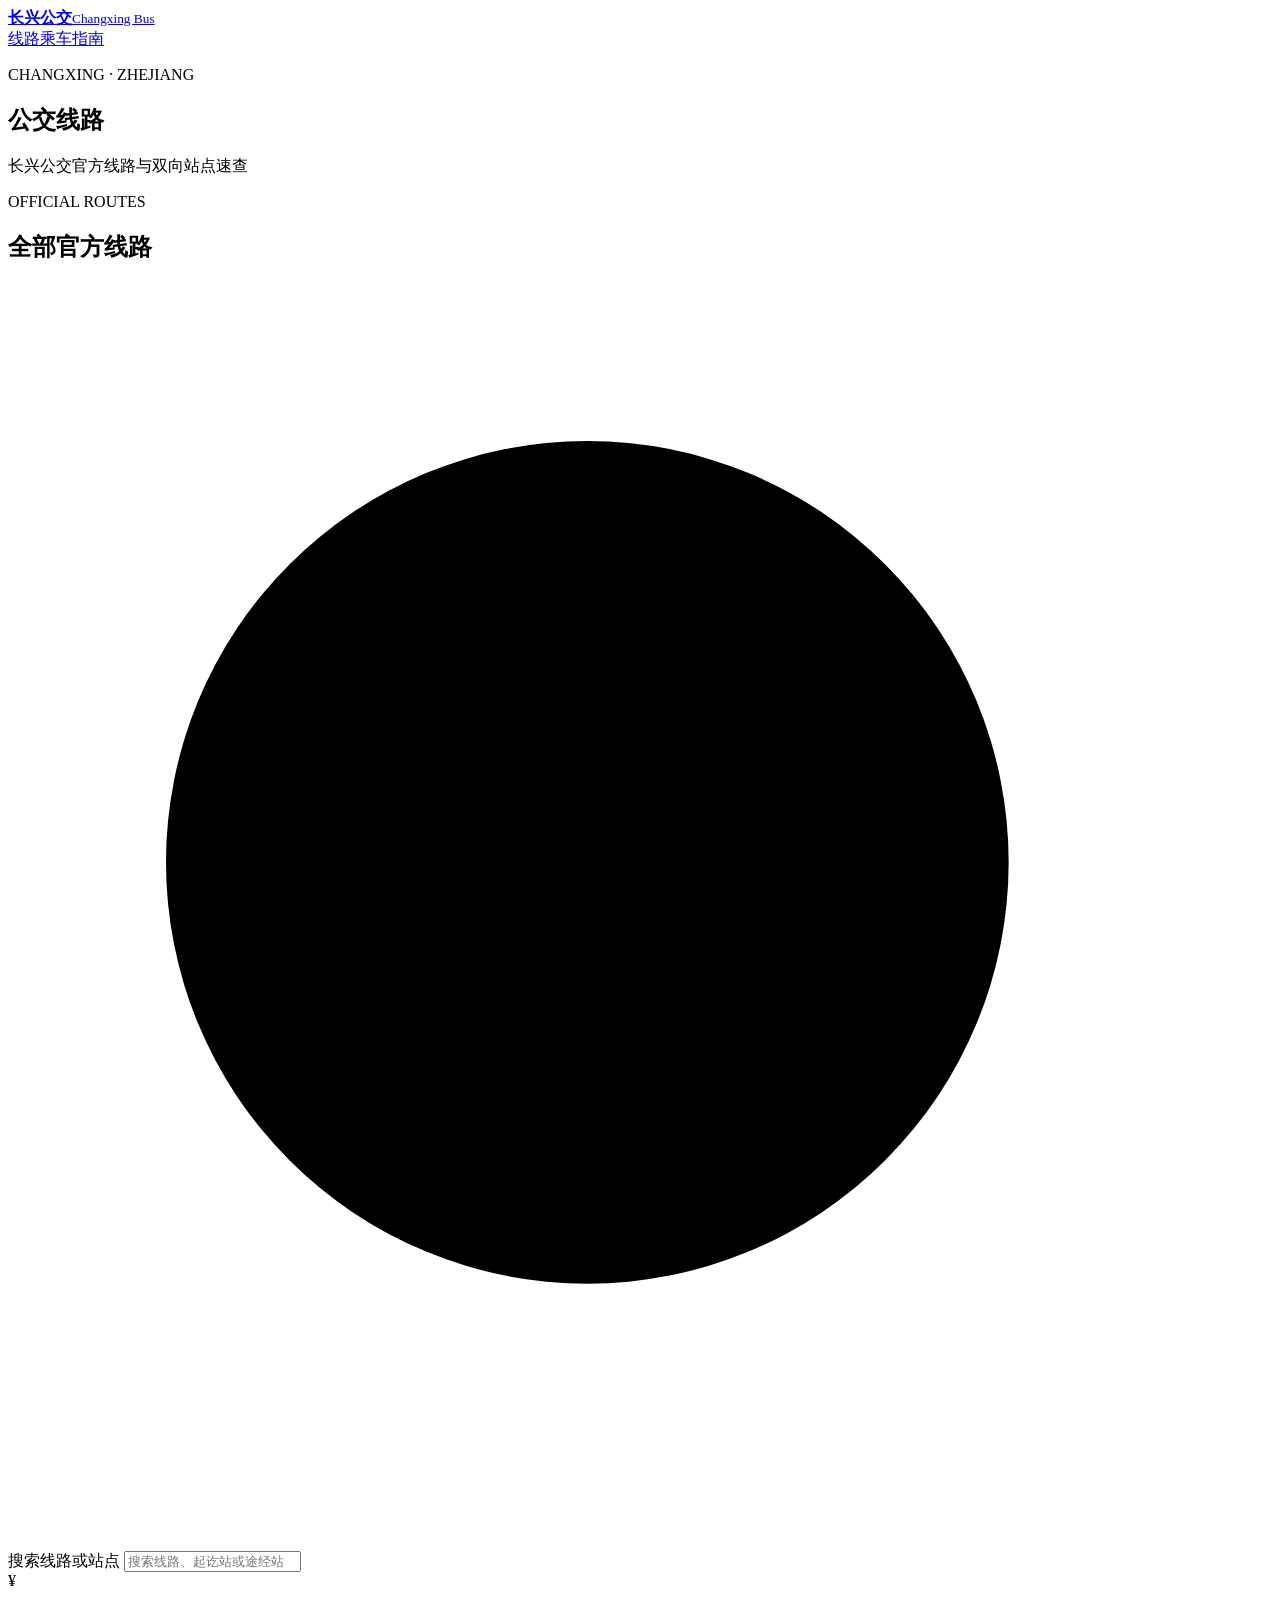
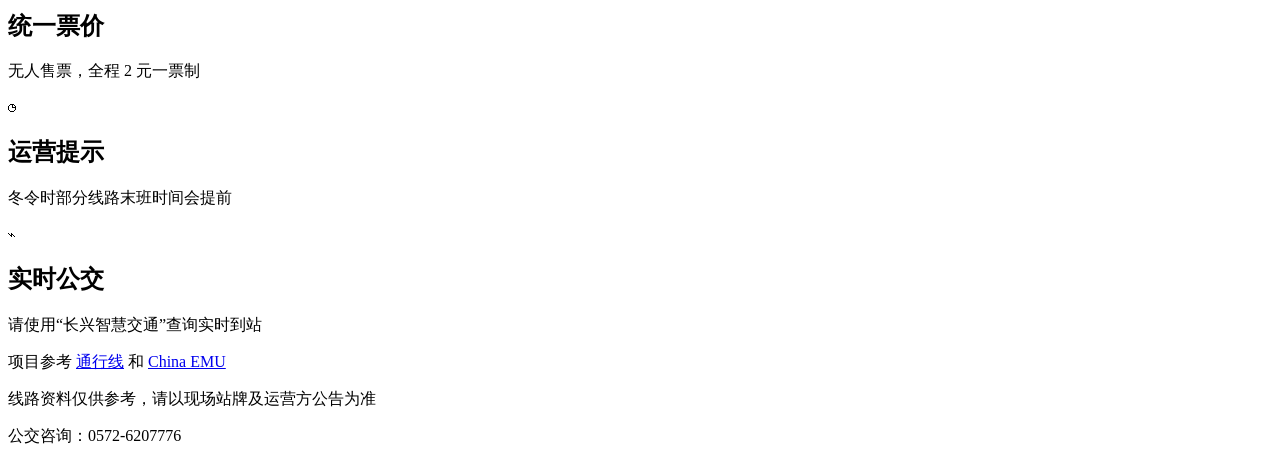
==== index.html @ e05e2f40 "Add files via upload" ====
<!doctype html>
<html lang="zh-CN">
<head>
  <meta charset="utf-8">
  <meta name="viewport" content="width=device-width,initial-scale=1">
  <meta name="description" content="长兴公交全线路速查，查看官方线路方向、运营时间、票价及沿途站点。">
  <meta name="theme-color" content="#f4f5f8">
  <meta property="og:type" content="website">
  <meta property="og:locale" content="zh_CN">
  <meta property="og:site_name" content="长兴公交线路">
  <meta property="og:title" content="长兴公交线路">
  <meta property="og:description" content="长兴公交官方线路、运营方向、班次与沿途站点速查。">
  <meta property="og:image" content="assets/cover.jpg">
  <meta property="og:image:alt" content="长兴公交线路网站分享封面">
  <meta name="twitter:card" content="summary_large_image">
  <meta name="twitter:title" content="长兴公交线路">
  <meta name="twitter:description" content="长兴公交官方线路、运营方向、班次与沿途站点速查。">
  <meta name="twitter:image" content="assets/cover.jpg">
  <link rel="icon" href="assets/favicon.ico" sizes="any">
  <link rel="icon" type="image/png" sizes="32x32" href="assets/favicon-32x32.png">
  <link rel="icon" type="image/png" sizes="16x16" href="assets/favicon-16x16.png">
  <link rel="apple-touch-icon" sizes="180x180" href="assets/apple-touch-icon.png">
  <link rel="manifest" href="site.webmanifest">
  <title>长兴公交线路</title>
  <link rel="stylesheet" href="assets/styles.css">
  <script src="assets/routes.js" defer></script>
  <script src="assets/index.js" defer></script>
</head>
<body>
  <header class="site-header">
    <a class="brand" href="index.html" aria-label="长兴公交首页">
      <span><b>长兴公交</b><small>Changxing Bus</small></span>
    </a>
    <nav aria-label="主导航"><a class="active" href="index.html">线路</a><a href="#guide">乘车指南</a></nav>
  </header>

  <main class="page-shell">
    <section class="window-card page-intro">
      <div class="intro-content">
        <p class="eyebrow">CHANGXING · ZHEJIANG</p>
        <h1>公交线路</h1>
        <p>长兴公交官方线路与双向站点速查</p>
      </div>
    </section>

    <section class="window-card routes-section" aria-labelledby="routes-title">
      <div class="section-content">
        <div class="section-heading">
          <div><p class="eyebrow">OFFICIAL ROUTES</p><h2 id="routes-title">全部官方线路</h2></div>
          <span id="route-count" class="count-pill"></span>
        </div>
        <div class="search-wrap">
          <svg aria-hidden="true" viewBox="0 0 24 24"><path d="m21 21-4.35-4.35m2.35-5.65a8 8 0 1 1-16 0 8 8 0 0 1 16 0Z"/></svg>
          <label class="sr-only" for="route-search">搜索线路或站点</label>
          <input id="route-search" type="search" placeholder="搜索线路、起讫站或途经站点" autocomplete="off">
        </div>
        <div id="route-grid" class="route-grid" aria-live="polite"></div>
        <p id="empty-state" class="empty-state" hidden>没有找到匹配的线路</p>
      </div>
    </section>

    <section id="guide" class="guide-grid" aria-label="乘车指南">
      <article><span>¥</span><div><h2>统一票价</h2><p>无人售票，全程 2 元一票制</p></div></article>
      <article><span>◷</span><div><h2>运营提示</h2><p>冬令时部分线路末班时间会提前</p></div></article>
      <article><span>⌁</span><div><h2>实时公交</h2><p>请使用“长兴智慧交通”查询实时到站</p></div></article>
    </section>
  </main>

  <footer><p>项目参考 <a href="https://toursline.cn/">通行线</a> 和 <a href="https://www.china-emu.cn/">China EMU</a></p><p>线路资料仅供参考，请以现场站牌及运营方公告为准</p><p>公交咨询：0572-6207776</p></footer>
</body>
</html>
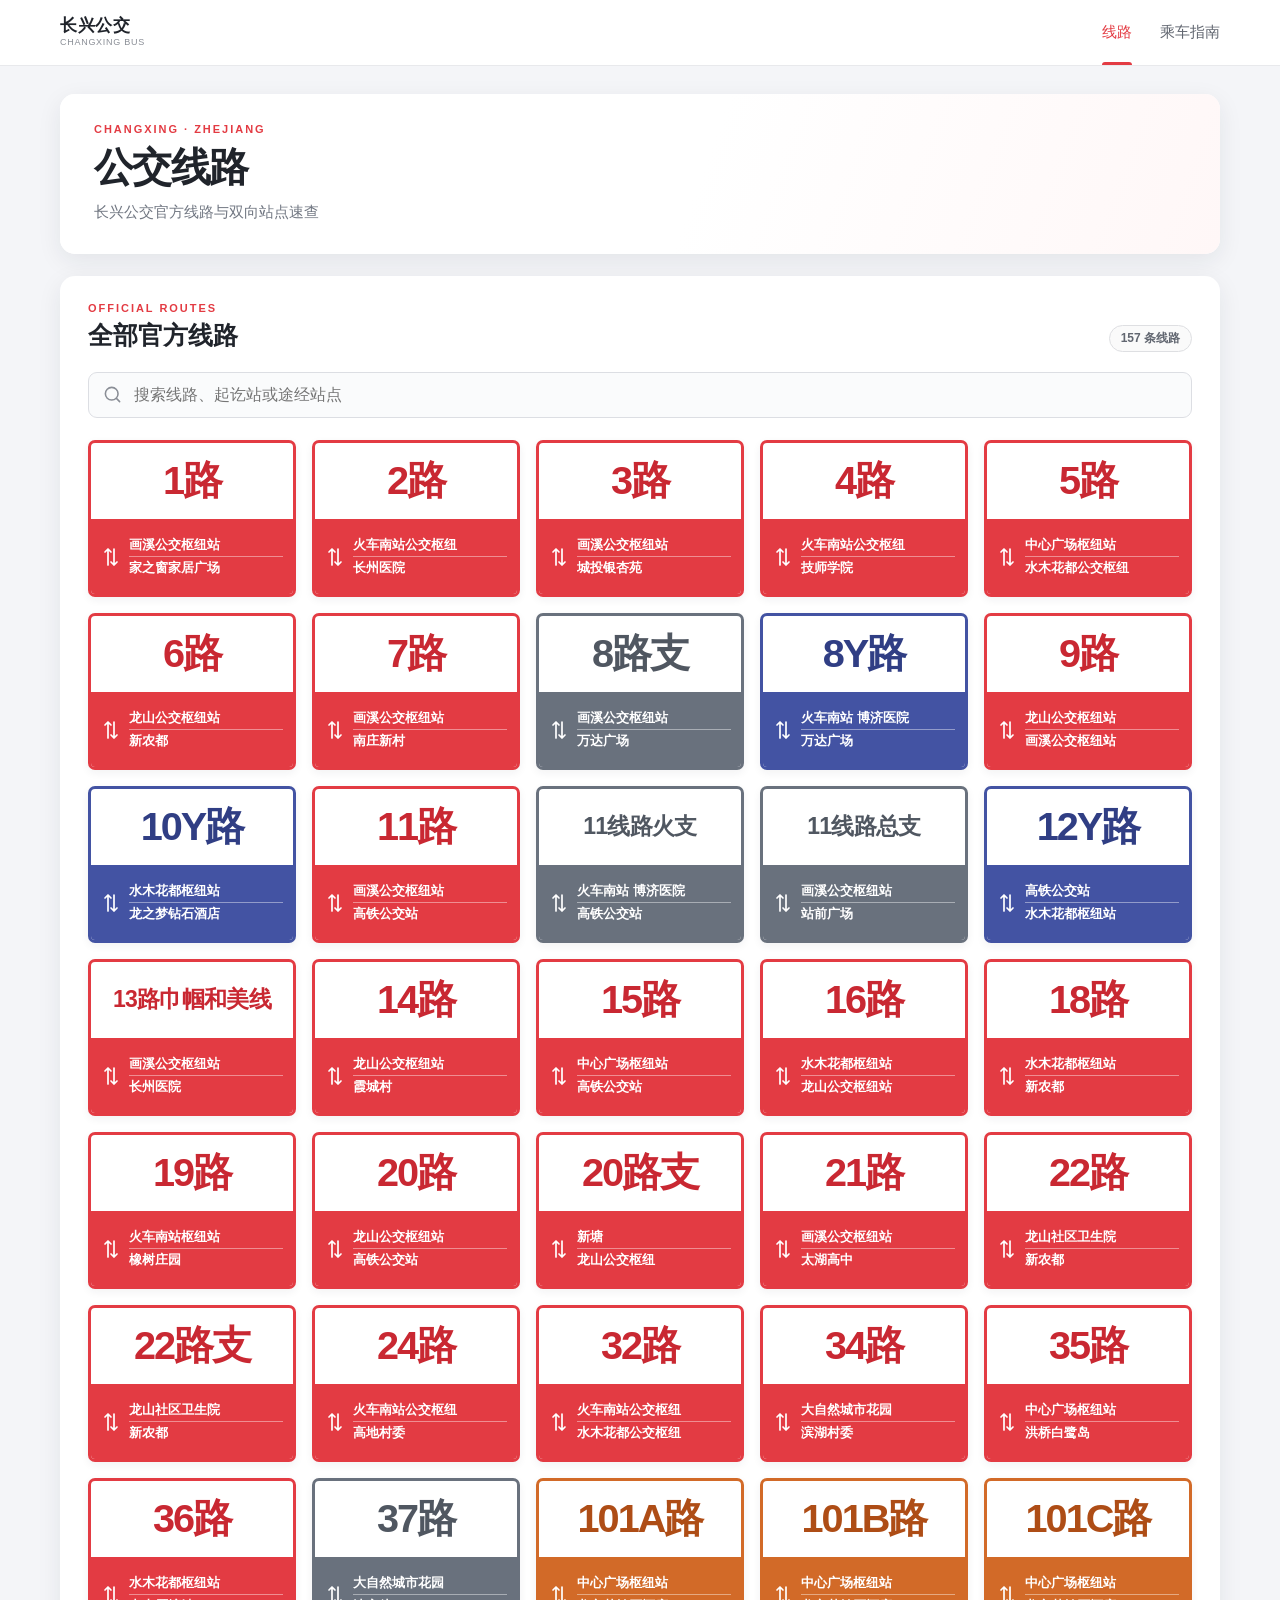
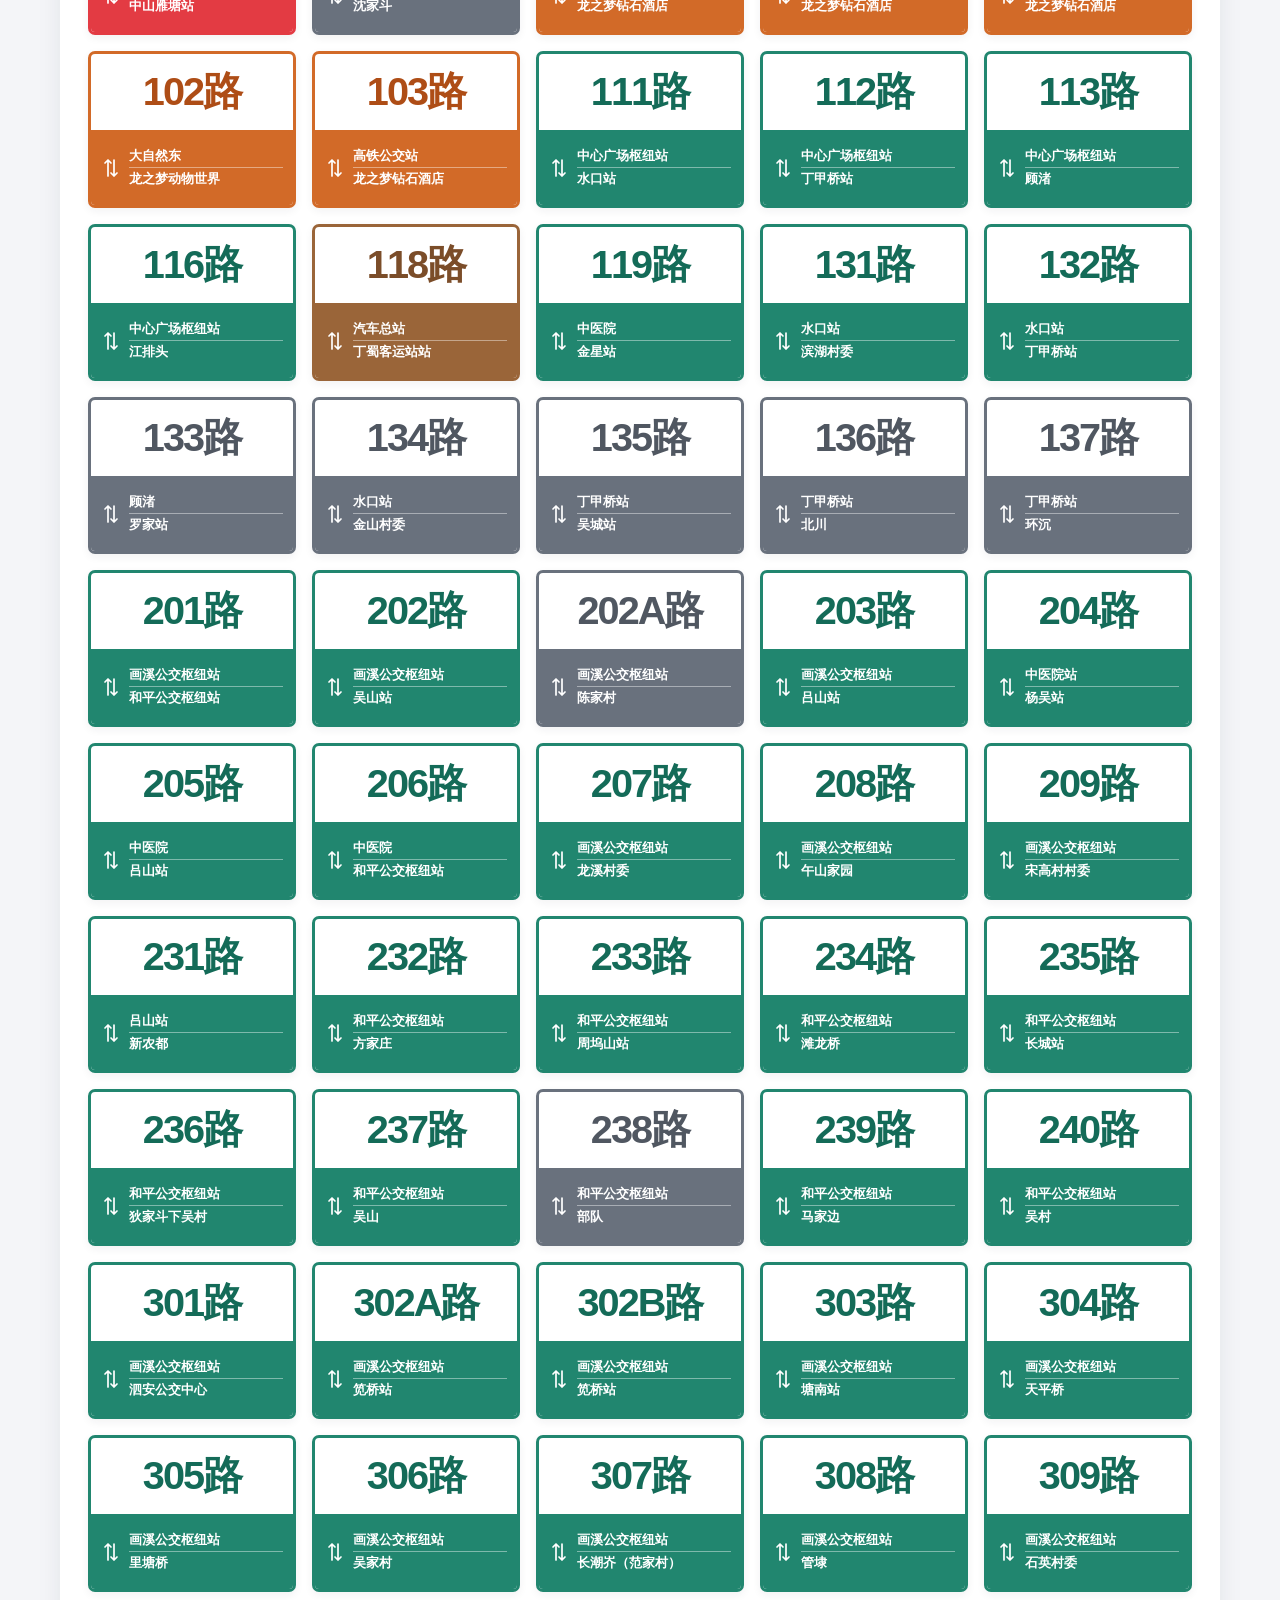
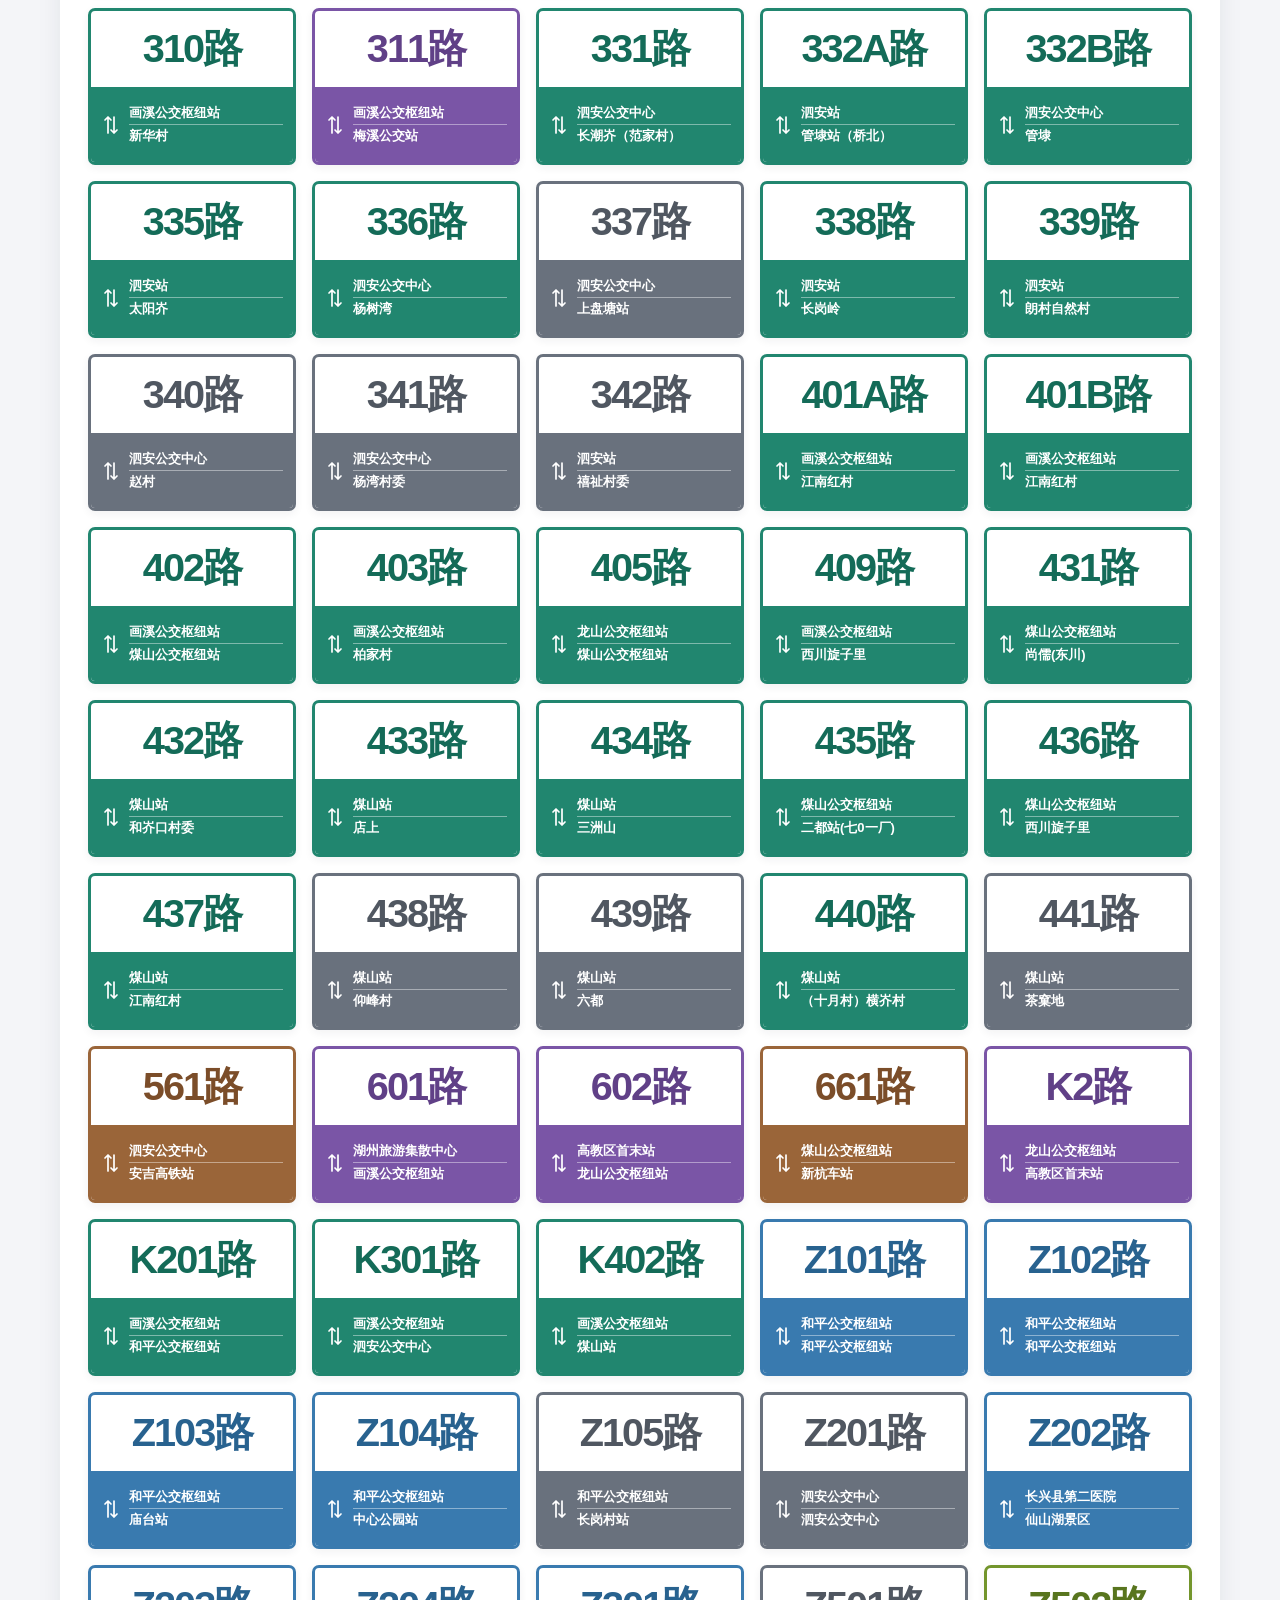
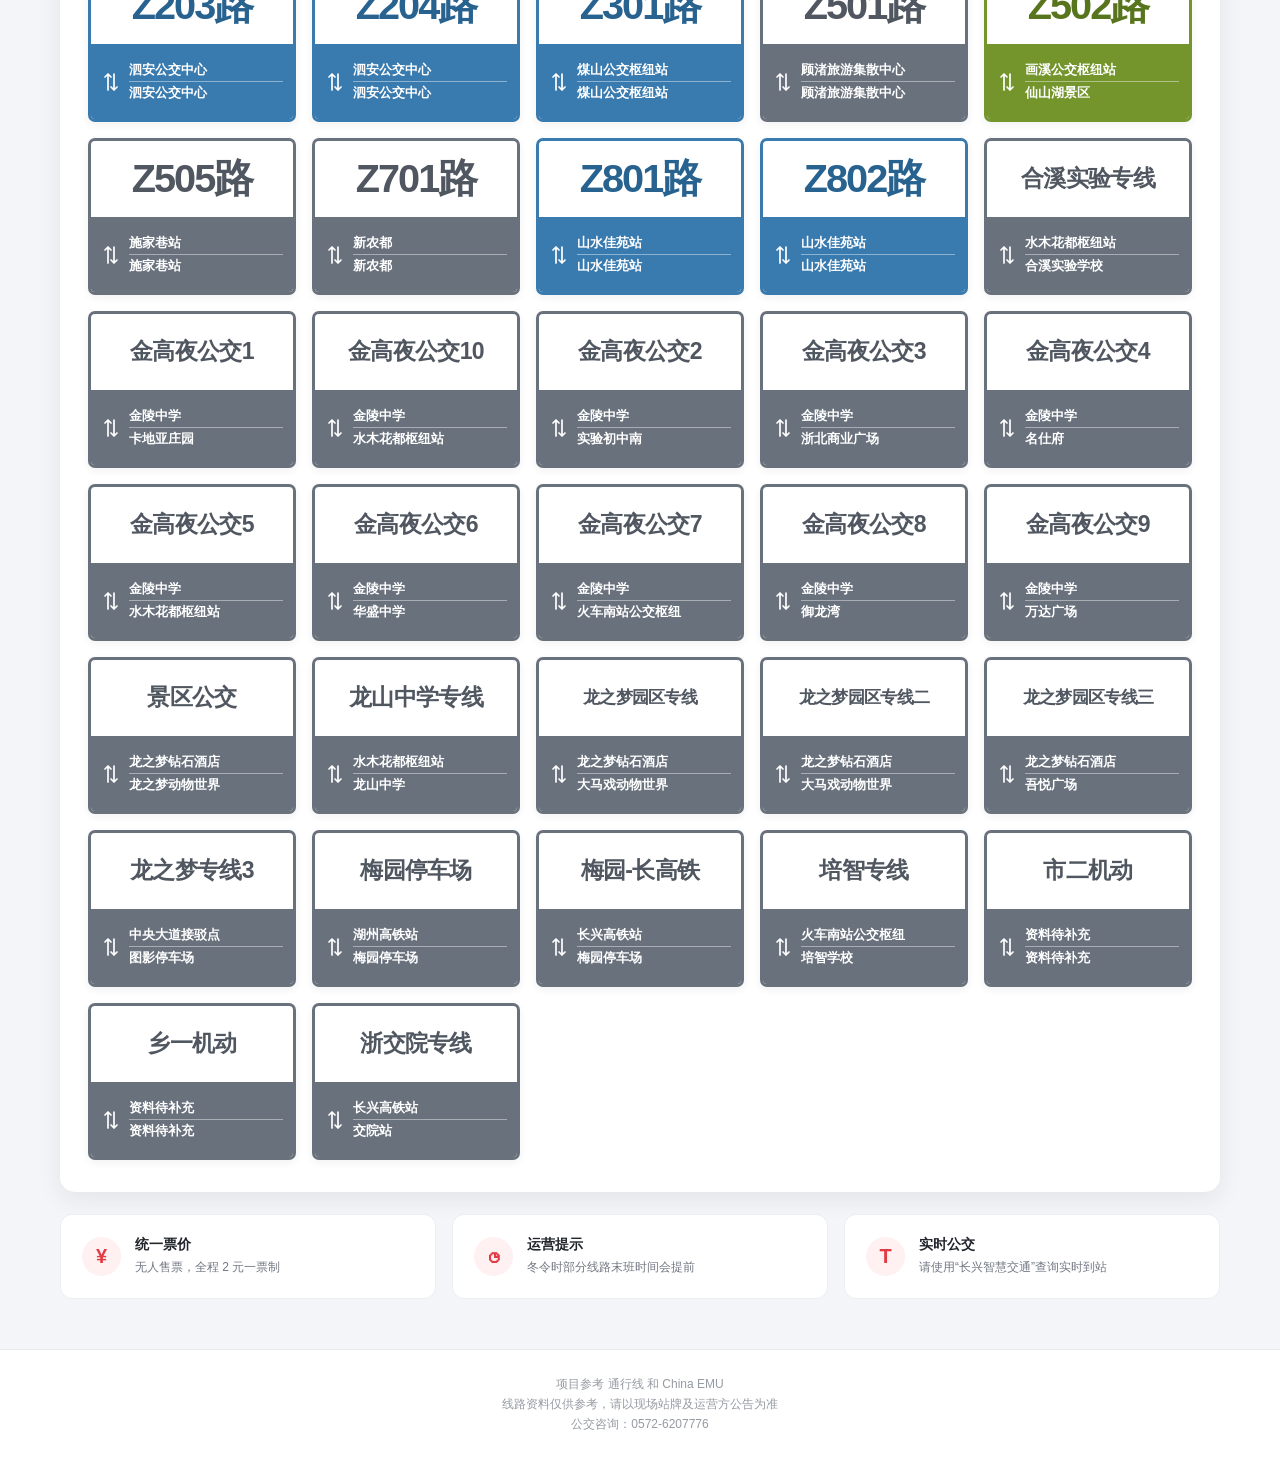
==== commit 846ac163: "update arrow sign to avoid iOS emoji rendering" ====
--- a/index.html
+++ b/index.html
@@ -62,7 +62,7 @@
     <section id="guide" class="guide-grid" aria-label="乘车指南">
       <article><span>¥</span><div><h2>统一票价</h2><p>无人售票，全程 2 元一票制</p></div></article>
       <article><span>◷</span><div><h2>运营提示</h2><p>冬令时部分线路末班时间会提前</p></div></article>
-      <article><span>⌁</span><div><h2>实时公交</h2><p>请使用“长兴智慧交通”查询实时到站</p></div></article>
+      <article><span>T</span><div><h2>实时公交</h2><p>请使用“长兴智慧交通”查询实时到站</p></div></article>
     </section>
   </main>
 
--- a/assets/styles.css
+++ b/assets/styles.css
@@ -0,0 +1 @@
+:root{--red:#e33b43;--red-dark:#c92832;--ink:#20242b;--muted:#717782;--line:#e5e7eb;--surface:#fff;--canvas:#f4f5f8;--shadow:0 7px 24px rgba(29,35,48,.08);--radius:15px}*{box-sizing:border-box}html{scroll-behavior:smooth}body{margin:0;color:var(--ink);background:var(--canvas);font-family:-apple-system,BlinkMacSystemFont,"Segoe UI","Microsoft YaHei","PingFang SC",Arial,sans-serif;-webkit-font-smoothing:antialiased;text-rendering:optimizeLegibility}a{color:inherit;text-decoration:none}button,input{font:inherit}[hidden]{display:none!important}.sr-only{position:absolute;width:1px;height:1px;padding:0;margin:-1px;overflow:hidden;clip:rect(0,0,0,0);white-space:nowrap;border:0}.site-header{height:66px;padding:0 max(20px,calc((100% - 1160px)/2));display:flex;align-items:center;justify-content:space-between;background:#fff;border-bottom:1px solid #e8e9ec;position:relative;z-index:5}.brand{display:flex;align-items:center;gap:10px}.brand-mark{width:38px;height:38px;border-radius:9px;background:var(--red);display:flex;align-items:flex-end;justify-content:center;gap:5px;padding:8px}.brand-mark i{display:block;width:6px;height:22px;border-radius:3px;background:#fff}.brand-mark i:last-child{height:15px}.brand b{display:block;font-size:17px;line-height:1.1;letter-spacing:.04em}.brand small{display:block;color:#8a8e96;font-size:9px;line-height:1.4;letter-spacing:.08em;text-transform:uppercase}.site-header nav{display:flex;align-items:stretch;height:100%;gap:28px}.site-header nav a{display:flex;align-items:center;color:#616670;font-size:15px;position:relative}.site-header nav a:hover,.site-header nav a.active{color:var(--red)}.site-header nav a.active:after{content:"";position:absolute;left:0;right:0;bottom:0;height:3px;border-radius:3px 3px 0 0;background:var(--red)}.page-shell,.detail-shell{width:min(1160px,calc(100% - 32px));margin:28px auto 50px}.window-card{background:#fff;border-radius:var(--radius);box-shadow:var(--shadow);overflow:hidden}.window-dots{height:38px;padding:13px 16px;display:flex;gap:7px;border-bottom:1px solid #f0f1f3}.window-dots i{width:11px;height:11px;border-radius:50%;background:#ff5f57}.window-dots i:nth-child(2){background:#febc2e}.window-dots i:nth-child(3){background:#28c840}.page-intro{margin-bottom:22px}.intro-content{padding:29px 34px 32px;background:linear-gradient(110deg,#fff 55%,#fff7f7)}.eyebrow{margin:0 0 5px;color:var(--red);font-size:11px;font-weight:750;letter-spacing:.18em}.intro-content h1{margin:0;font-size:clamp(28px,4vw,40px);letter-spacing:-.04em}.intro-content>p:last-child{margin:8px 0 0;color:var(--muted);font-size:15px}.section-content{padding:26px 28px 32px}.section-heading,.stations-heading{display:flex;align-items:flex-end;justify-content:space-between;gap:16px;margin-bottom:20px}.section-heading h2,.stations-heading h2{font-size:25px;margin:0}.count-pill,.fact-list span{display:inline-flex;align-items:center;min-height:27px;padding:4px 11px;border:1px solid #dedfe2;border-radius:99px;background:#fafafa;color:#626771;font-size:12px;font-weight:650}.search-wrap{height:46px;position:relative;margin-bottom:22px}.search-wrap svg{position:absolute;width:19px;left:15px;top:13px;fill:none;stroke:#8a8e96;stroke-width:2;stroke-linecap:round}.search-wrap input{width:100%;height:100%;padding:0 16px 0 45px;border:1px solid #dcdee3;border-radius:9px;background:#fafbfc;outline:0;color:var(--ink)}.search-wrap input:focus{border-color:var(--red);background:#fff;box-shadow:0 0 0 3px rgba(227,59,67,.1)}.route-grid{display:grid;grid-template-columns:repeat(5,minmax(0,1fr));gap:16px}.route-card{--route-color:var(--red);--route-color-dark:var(--red-dark);min-width:0;border:3px solid var(--route-color);border-radius:7px;background:#fff;overflow:hidden;box-shadow:0 3px 9px rgba(38,40,47,.06);transition:transform .15s ease,box-shadow .15s ease}.route-card--city{--route-color:#e33b43;--route-color-dark:#c92832}.route-card--night{--route-color:#4353a3;--route-color-dark:#303e84}.route-card--resort{--route-color:#d26a28;--route-color-dark:#ae4d16}.route-card--rural{--route-color:#21866f;--route-color-dark:#146b58}.route-card--town{--route-color:#397aaf;--route-color-dark:#28628f}.route-card--scenic{--route-color:#73952c;--route-color-dark:#58751e}.route-card--intercity{--route-color:#7a55a6;--route-color-dark:#604087}.route-card--regional{--route-color:#9a6539;--route-color-dark:#7b4d29}.route-card--other{--route-color:#69717d;--route-color-dark:#505761}.route-card:hover{transform:translateY(-3px);box-shadow:0 8px 18px rgba(41,45,55,.13)}.route-card:focus-visible{outline:3px solid rgba(227,59,67,.28);outline-offset:3px}.route-card-top{height:76px;position:relative;display:flex;align-items:center;justify-content:center;padding:10px}.route-card-top strong{max-width:100%;color:var(--route-color-dark);font-size:clamp(30px,3.1vw,42px);font-weight:850;line-height:1;letter-spacing:-.05em;text-align:center;white-space:nowrap}.route-card-top strong.route-name--extended{font-size:clamp(17px,1.8vw,25px);letter-spacing:-.03em}.route-card-top strong.route-name--long{font-size:clamp(14px,1.35vw,19px);letter-spacing:-.04em}.route-card-bottom{min-height:75px;padding:9px 10px;color:#fff;background:var(--route-color);display:flex;align-items:center;gap:8px}.direction-arrow{width:20px;flex:0 0 20px;display:grid;place-items:center}.direction-arrow svg{width:16px;height:24px;fill:none;stroke:currentColor;stroke-width:1.7;stroke-linecap:round;stroke-linejoin:round}.route-card-bottom>div{min-width:0;flex:1}.route-card-bottom b{display:block;overflow:hidden;text-overflow:ellipsis;white-space:nowrap;font-size:13px;line-height:22px}.route-card-bottom i{display:block;width:100%;height:1px;background:rgba(255,255,255,.42)}.empty-state{padding:45px 10px;text-align:center;color:var(--muted)}.guide-grid{display:grid;grid-template-columns:repeat(3,1fr);gap:16px;margin-top:22px}.guide-grid article{display:flex;align-items:center;gap:14px;padding:21px;background:#fff;border-radius:12px;border:1px solid #eceef1}.guide-grid article>span{width:39px;height:39px;display:grid;place-items:center;flex:0 0 39px;border-radius:50%;background:#fff0f1;color:var(--red);font-size:20px;font-weight:700}.guide-grid h2{font-size:14px;margin:0 0 4px}.guide-grid p{margin:0;color:var(--muted);font-size:12px;line-height:1.55}footer{min-height:94px;padding:23px 20px;text-align:center;color:#969aa2;background:#fff;border-top:1px solid #e9eaed;font-size:12px}footer p{margin:3px}.detail-page{background:#fff}.detail-shell{margin-top:20px;max-width:1040px}.detail-shell .eyebrow{color:var(--route-color-dark)}.breadcrumb{display:flex;gap:8px;align-items:center;flex-wrap:wrap;color:#7a7f88;font-size:13px;margin:5px 0 25px}.breadcrumb a:hover{color:var(--route-color)}.breadcrumb b{color:#3e4249}.route-hero{display:flex;align-items:center;gap:24px;margin-bottom:27px}.hero-badge{width:92px;height:92px;display:grid;place-items:center;flex:0 0 92px;border:8px solid var(--route-color);border-radius:50%;color:var(--route-color-dark);font-size:38px;font-weight:850;line-height:1}.route-hero h1{font-size:clamp(28px,4vw,39px);line-height:1.15;margin:0 0 12px;letter-spacing:-.04em}.fact-list{display:flex;flex-wrap:wrap;gap:7px}.detail-nav{height:49px;display:flex;align-items:stretch;gap:25px;border-top:1px solid var(--line);border-bottom:1px solid var(--line);margin-bottom:25px;overflow-x:auto}.detail-nav a{display:flex;align-items:center;flex:0 0 auto;color:#666c76;font-size:14px;font-weight:650;position:relative}.detail-nav a.active,.detail-nav a:hover{color:var(--route-color)}.detail-nav a.active:after{content:"";height:3px;position:absolute;left:0;right:0;bottom:0;background:var(--route-color)}.info-grid{display:grid;grid-template-columns:1.4fr .75fr 1fr;gap:12px;margin-bottom:35px}.info-grid article{display:flex;gap:12px;padding:16px;border:1px solid var(--line);border-radius:10px;background:#fafafa}.info-icon{width:31px;height:31px;display:grid;place-items:center;flex:0 0 31px;border-radius:50%;color:var(--route-color-dark);background:color-mix(in srgb,var(--route-color) 12%,white);font-weight:750}.info-grid h2{font-size:13px;margin:0 0 5px}.info-grid p{font-size:12px;line-height:1.55;color:#676d76;margin:0}.stations-section{border:1px solid var(--line);border-radius:12px;overflow:hidden;background:#fff}.stations-heading{padding:23px 24px 19px;margin:0;border-bottom:1px solid var(--line)}.stations-heading span{color:#6e747d;font-size:12px}.direction-picker{padding:14px 24px;display:flex;flex-wrap:wrap;gap:8px;background:#fafafa;border-bottom:1px solid var(--line)}.direction-picker button{border:1px solid #d8dae0;background:#fff;color:#565b64;border-radius:99px;padding:7px 14px;font-size:13px;cursor:pointer}.direction-picker button:hover,.direction-picker button.active{color:#fff;border-color:var(--route-color);background:var(--route-color)}.data-notice{margin:16px 24px 0;padding:11px 13px;border-radius:7px;background:#fff7e5;border:1px solid #f1deb0;color:#795a18;font-size:12px;line-height:1.6}.station-list{list-style:none;margin:0;padding:5px 0 13px}.station-list li{min-height:64px;display:grid;grid-template-columns:44px 55px 1fr;align-items:stretch;padding:0 24px}.station-sequence{align-self:center;width:31px;height:25px;display:grid;place-items:center;border:1px solid #d9dce1;border-radius:4px;color:#777c84;font:12px ui-monospace,SFMono-Regular,Consolas,monospace}.track{position:relative;display:block}.track:before{content:"";position:absolute;width:7px;background:var(--route-color);top:0;bottom:0;left:20px}.track i{position:absolute;z-index:1;width:18px;height:18px;left:14.5px;top:23px;background:#fff;border:5px solid var(--route-color);border-radius:50%}.station-list li.first .track:before{top:32px}.station-list li.last .track:before{bottom:32px}.station-list li>div{display:flex;align-items:center;gap:10px;border-bottom:1px solid #eff0f2}.station-list li:last-child>div{border-bottom:0}.station-list .station-content{min-width:0;align-items:flex-start;justify-content:center;flex-direction:column;padding:10px 0}.station-name{display:flex;align-items:center;gap:10px;min-height:24px}.station-list b{font-size:16px}.station-list small{padding:2px 7px;border-radius:99px;color:var(--route-color-dark);background:color-mix(in srgb,var(--route-color) 12%,white);font-size:10px;font-weight:700}.station-transfers{display:flex;align-items:center;flex-wrap:wrap;gap:5px;margin-top:5px}.station-transfers em{color:#818690;font-size:10px;font-style:normal}.station-transfers a{display:inline-flex;align-items:center;min-height:21px;padding:2px 7px;border:1px solid var(--route-color);border-radius:4px;color:var(--route-color-dark);background:color-mix(in srgb,var(--route-color) 9%,white);font-size:11px;font-weight:700;line-height:1.2}.station-transfers a:hover,.station-transfers a:focus-visible{color:#fff;background:var(--route-color);border-color:var(--route-color);outline:0}.notice{margin:20px 0;padding:17px 19px;border-left:4px solid var(--route-color);background:#f6f7f9}.notice b{font-size:14px}.notice p{margin:5px 0 0;color:#6f747c;font-size:12px;line-height:1.65}.back-link{display:inline-block;margin-top:8px;color:var(--route-color);font-size:13px;font-weight:650}.not-found{min-height:calc(100vh - 95px);display:flex;flex-direction:column;align-items:center;justify-content:center;text-align:center;padding:30px}.not-found>b{font-size:80px;line-height:1;color:var(--red)}.not-found h1{margin:14px 0 5px}.not-found p{color:var(--muted)}.not-found a{margin-top:10px;padding:10px 18px;color:#fff;background:var(--red);border-radius:6px;font-size:14px}@media(max-width:980px){.route-grid{grid-template-columns:repeat(4,minmax(0,1fr))}.info-grid{grid-template-columns:1fr 1fr}.info-grid article:first-child{grid-column:1/-1}}@media(max-width:720px){.site-header{height:60px;padding:0 16px}.site-header nav{gap:16px}.site-header nav a{font-size:13px}.brand-mark{width:34px;height:34px}.brand b{font-size:15px}.page-shell,.detail-shell{width:min(100% - 22px,1040px);margin-top:15px}.window-dots{height:33px;padding:11px 13px}.window-dots i{width:10px;height:10px}.intro-content{padding:23px 21px}.section-content{padding:21px 16px 25px}.route-grid{grid-template-columns:repeat(3,minmax(0,1fr));gap:11px}.route-card-top{height:68px}.route-card-bottom{min-height:69px;padding:7px}.route-card-bottom b{font-size:12px}.guide-grid{grid-template-columns:1fr}.route-hero{gap:16px}.hero-badge{width:72px;height:72px;flex-basis:72px;border-width:6px;font-size:29px}.info-grid{grid-template-columns:1fr}.info-grid article:first-child{grid-column:auto}.stations-heading{padding:19px 16px}.direction-picker{padding:12px 16px;flex-wrap:nowrap;overflow-x:auto}.direction-picker button{flex:0 0 auto}.data-notice{margin:13px 16px 0}.station-list li{grid-template-columns:37px 45px 1fr;padding:0 13px}.track:before{left:17px}.track i{left:11.5px}.station-list b{font-size:15px}}@media(max-width:470px){.site-header nav a:last-child{display:none}.route-grid{grid-template-columns:repeat(2,minmax(0,1fr));gap:12px}.route-card-top{height:77px}.route-card-top strong{font-size:38px}.route-card-top strong.route-name--extended{font-size:20px}.route-card-top strong.route-name--long{font-size:17px}.route-card-bottom{min-height:74px}.section-heading h2,.stations-heading h2{font-size:21px}.route-hero{align-items:flex-start}.route-hero h1{font-size:25px}.hero-badge{width:64px;height:64px;flex-basis:64px;font-size:25px}.fact-list span{font-size:10px}.station-list li{min-height:61px}.station-list li>div{gap:5px;flex-wrap:wrap;align-content:center}.station-list .station-content{flex-wrap:nowrap;align-content:normal}.station-name{gap:5px;flex-wrap:wrap}.station-list small{font-size:9px}.station-transfers{gap:4px}.station-transfers a{font-size:10px;padding:2px 6px}}@media(prefers-reduced-motion:reduce){html{scroll-behavior:auto}.route-card{transition:none}}
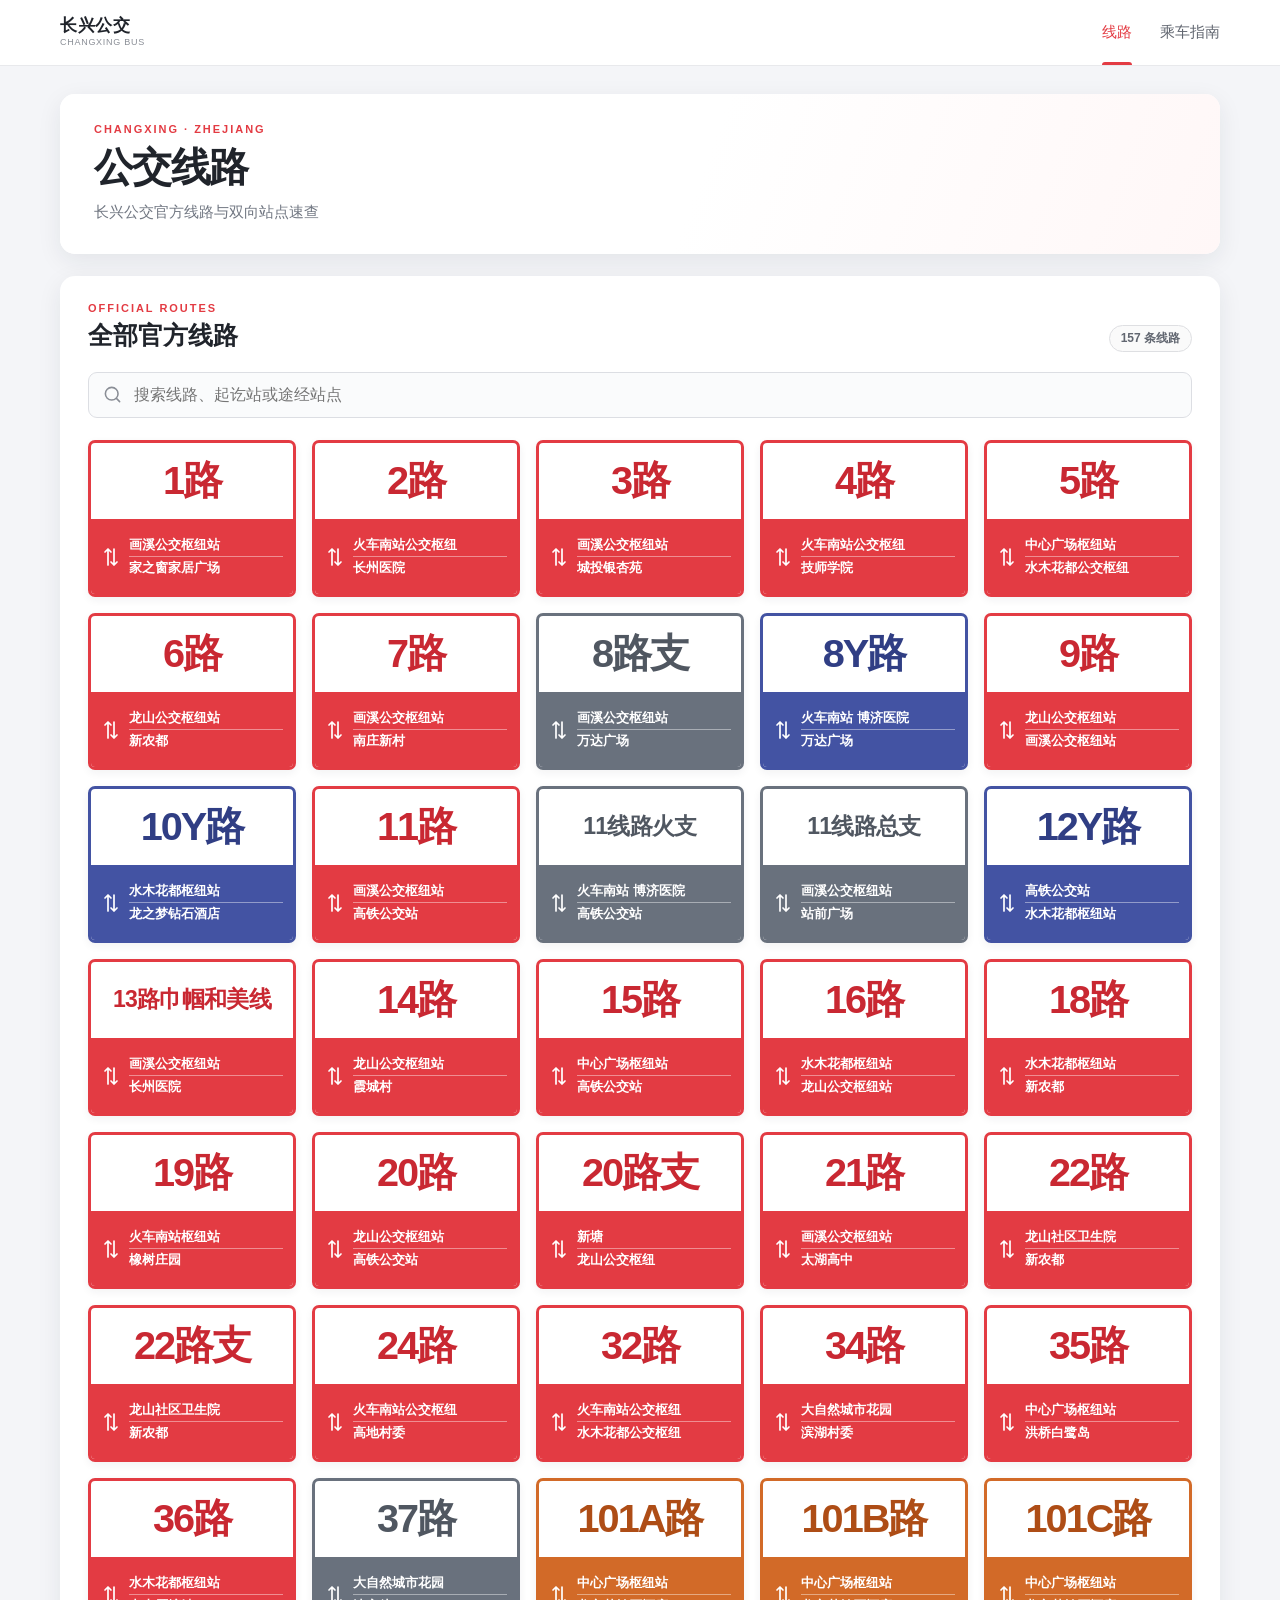
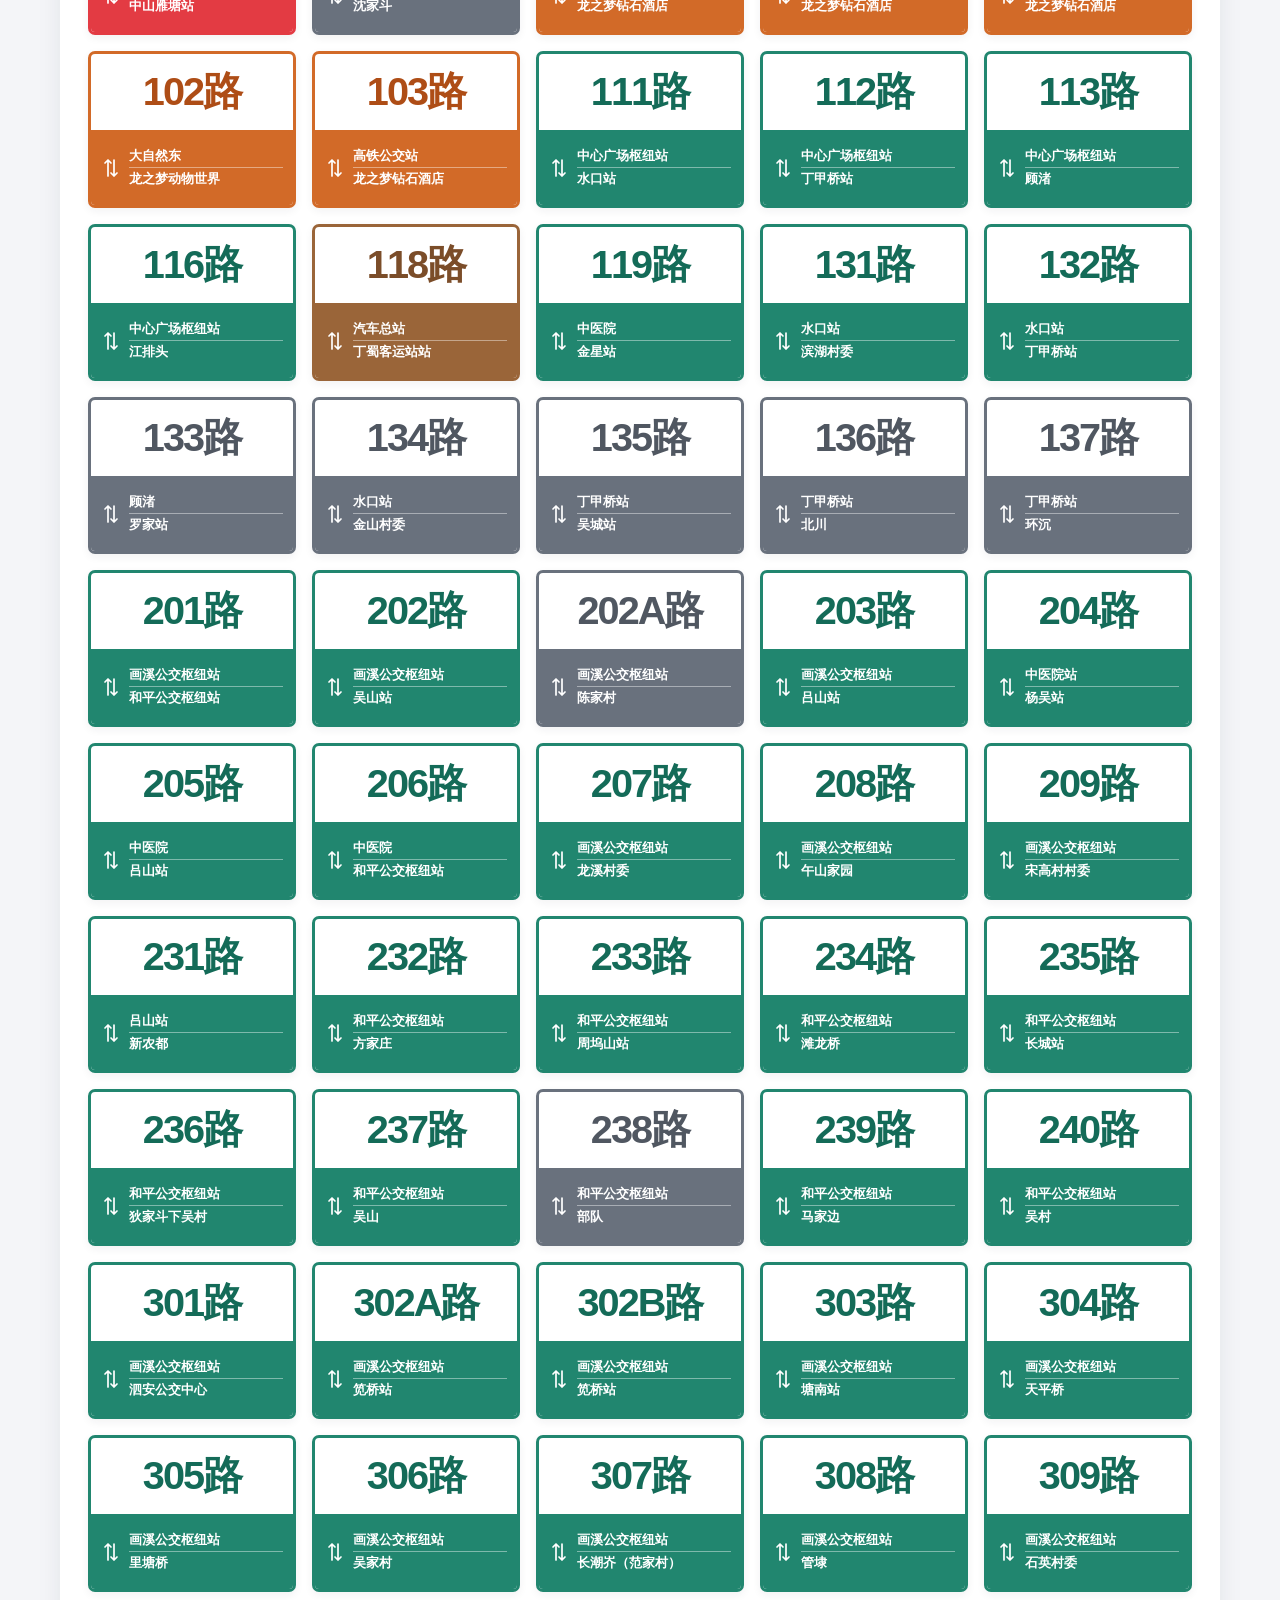
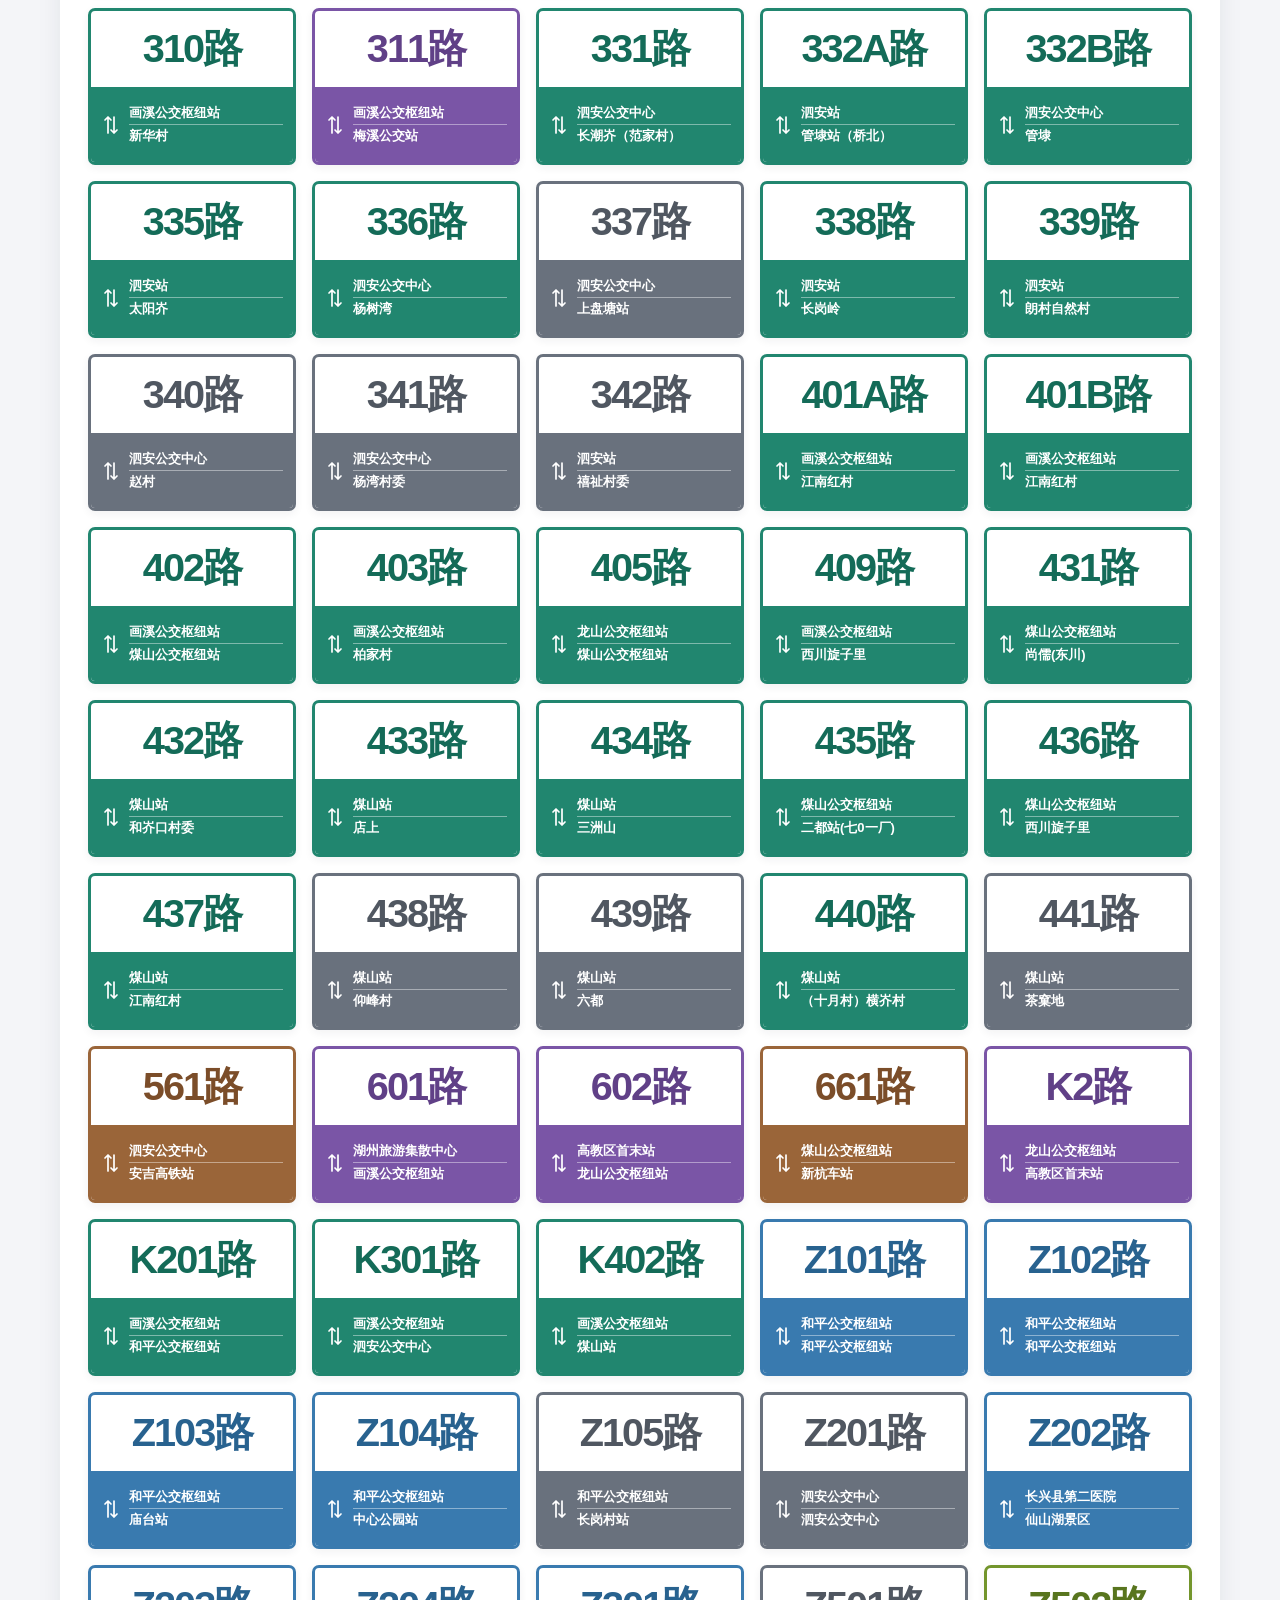
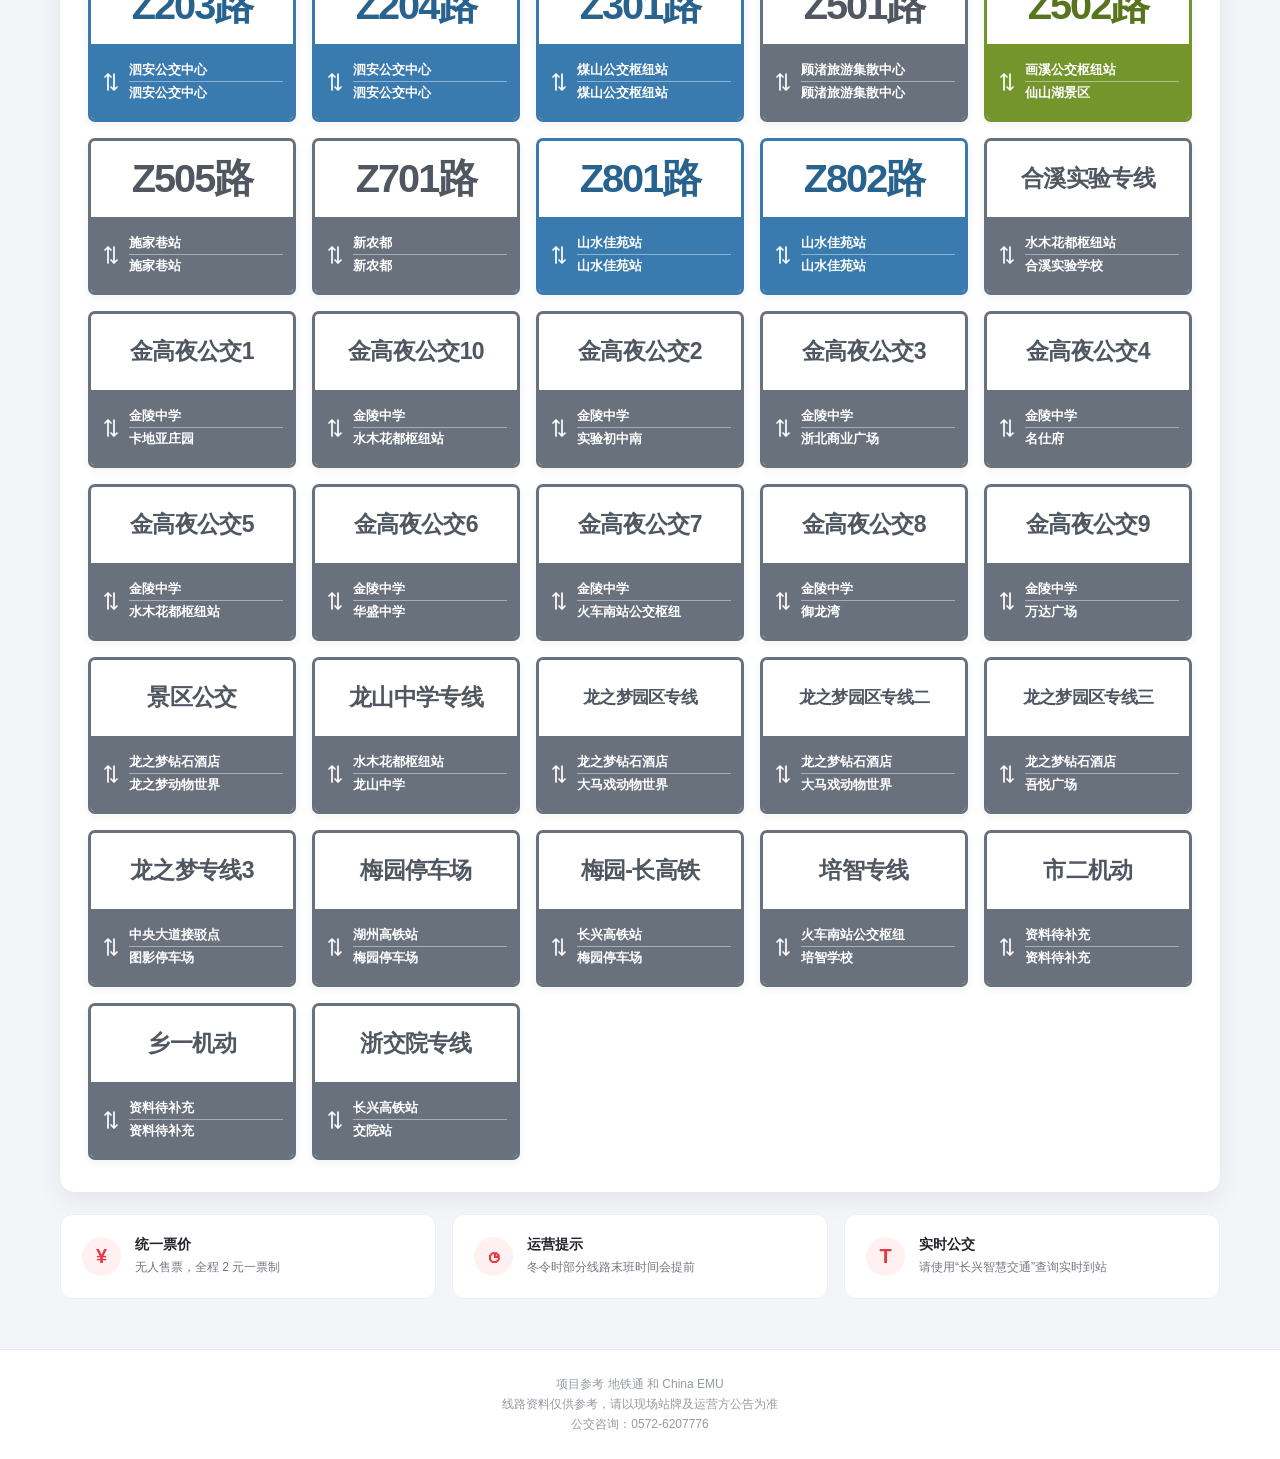
==== commit a9272cd2: "change refer" ====
--- a/index.html
+++ b/index.html
@@ -66,6 +66,6 @@
     </section>
   </main>
 
-  <footer><p>项目参考 <a href="https://toursline.cn/">通行线</a> 和 <a href="https://www.china-emu.cn/">China EMU</a></p><p>线路资料仅供参考，请以现场站牌及运营方公告为准</p><p>公交咨询：0572-6207776</p></footer>
+  <footer><p>项目参考 <a href="https://www.metroman.cn/">地铁通</a> 和 <a href="https://www.china-emu.cn/">China EMU</a></p><p>线路资料仅供参考，请以现场站牌及运营方公告为准</p><p>公交咨询：0572-6207776</p></footer>
 </body>
 </html>
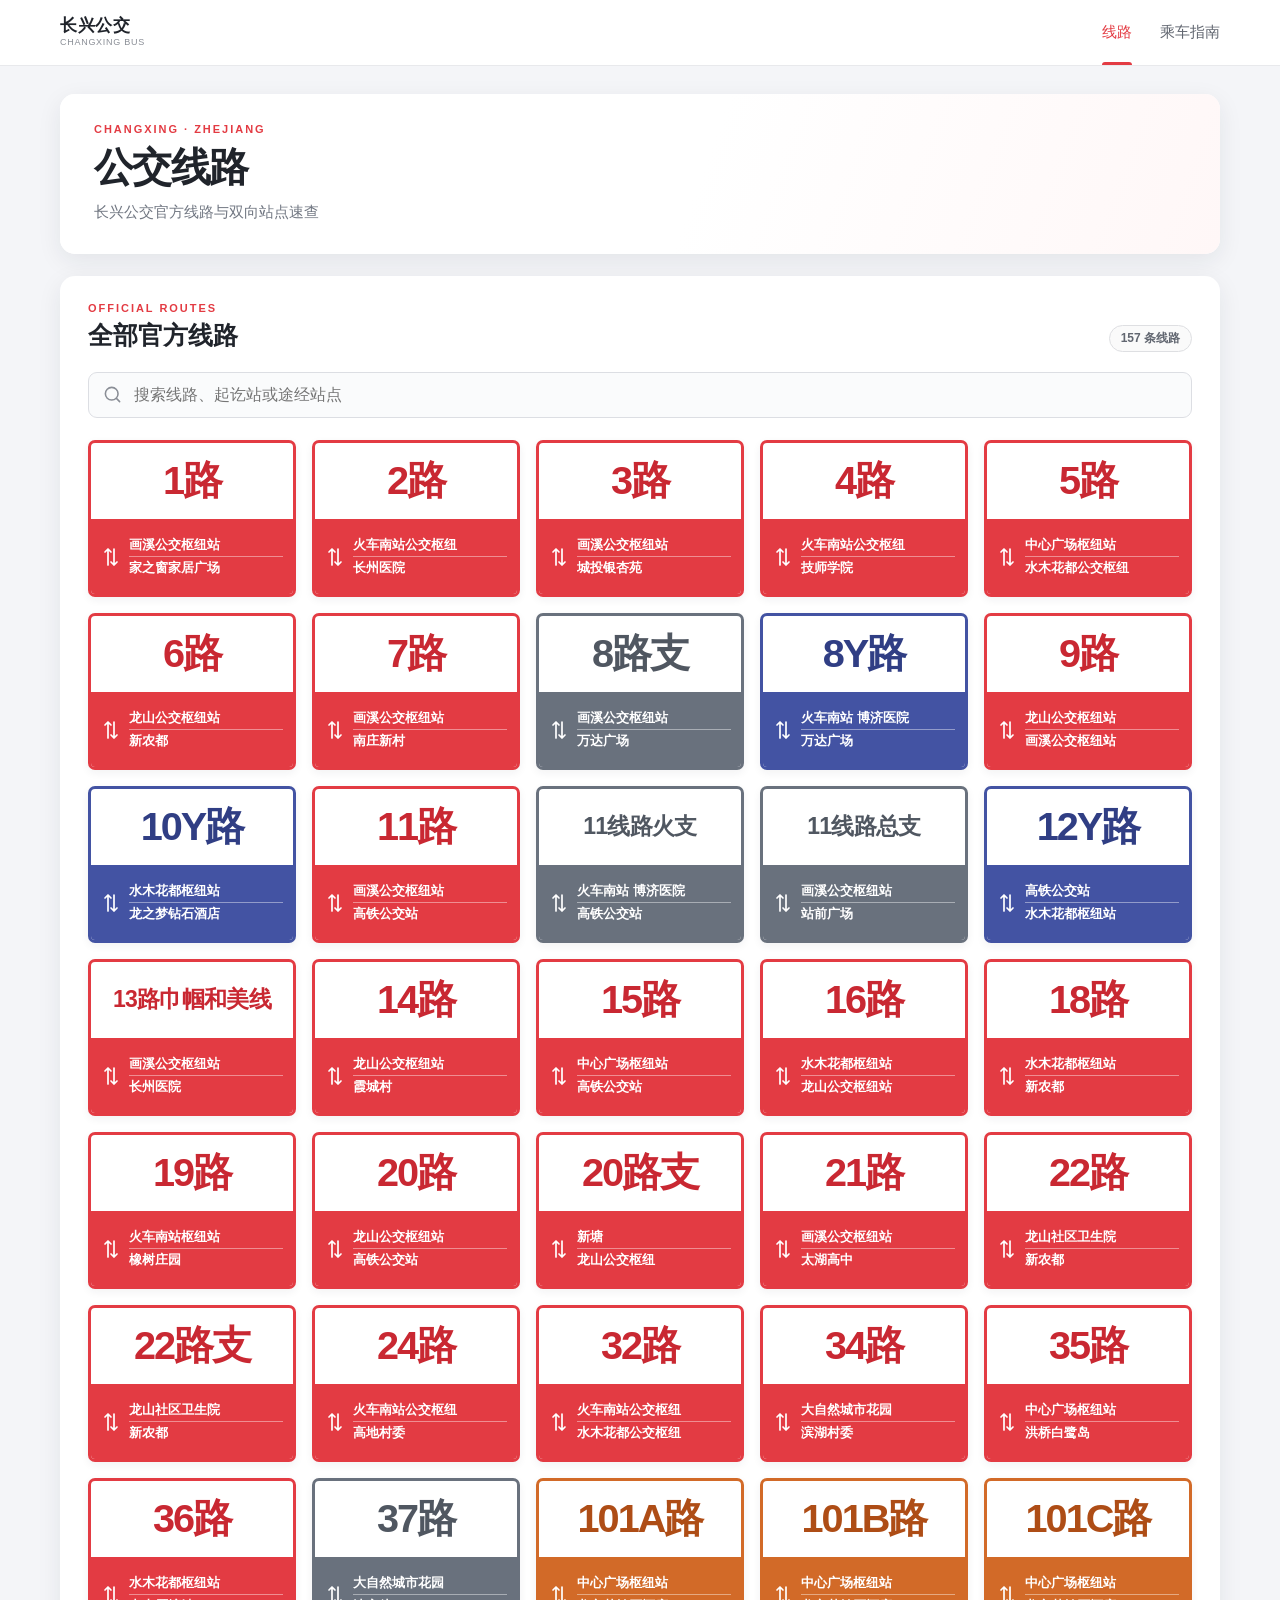
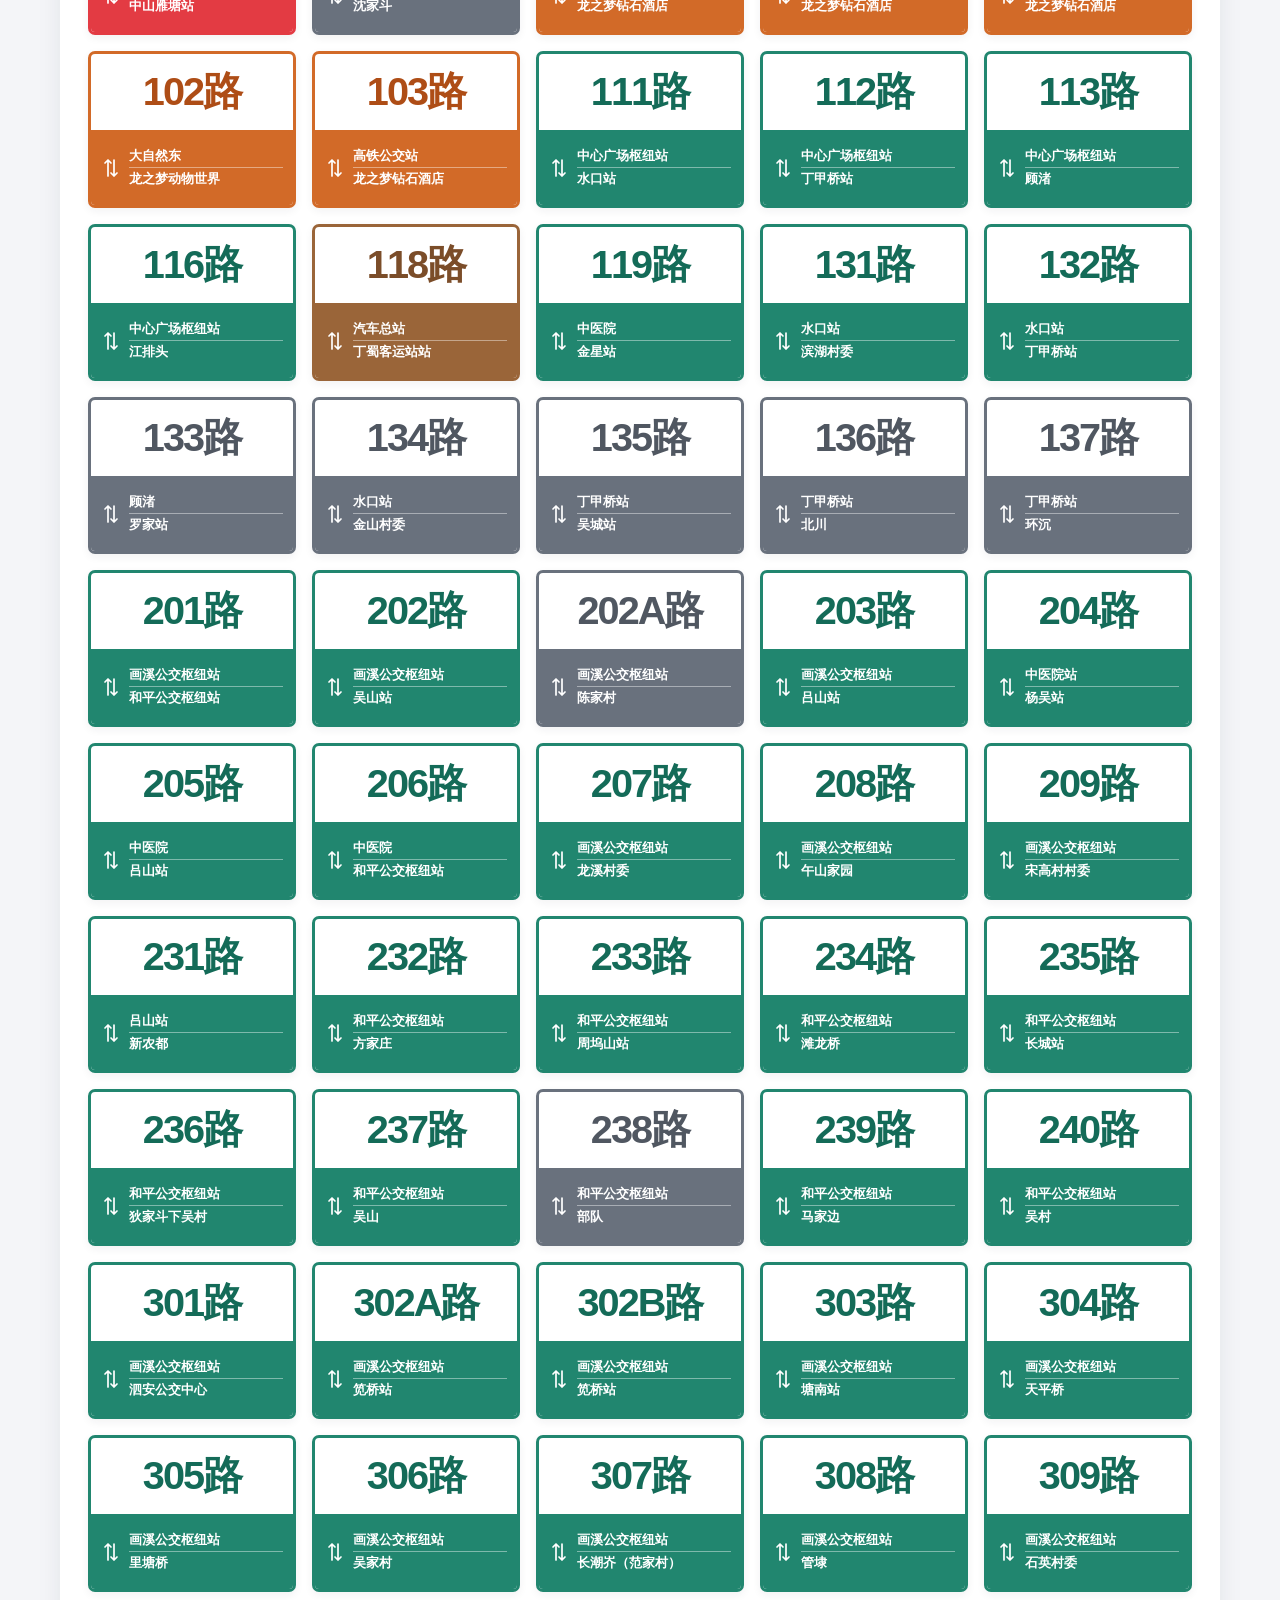
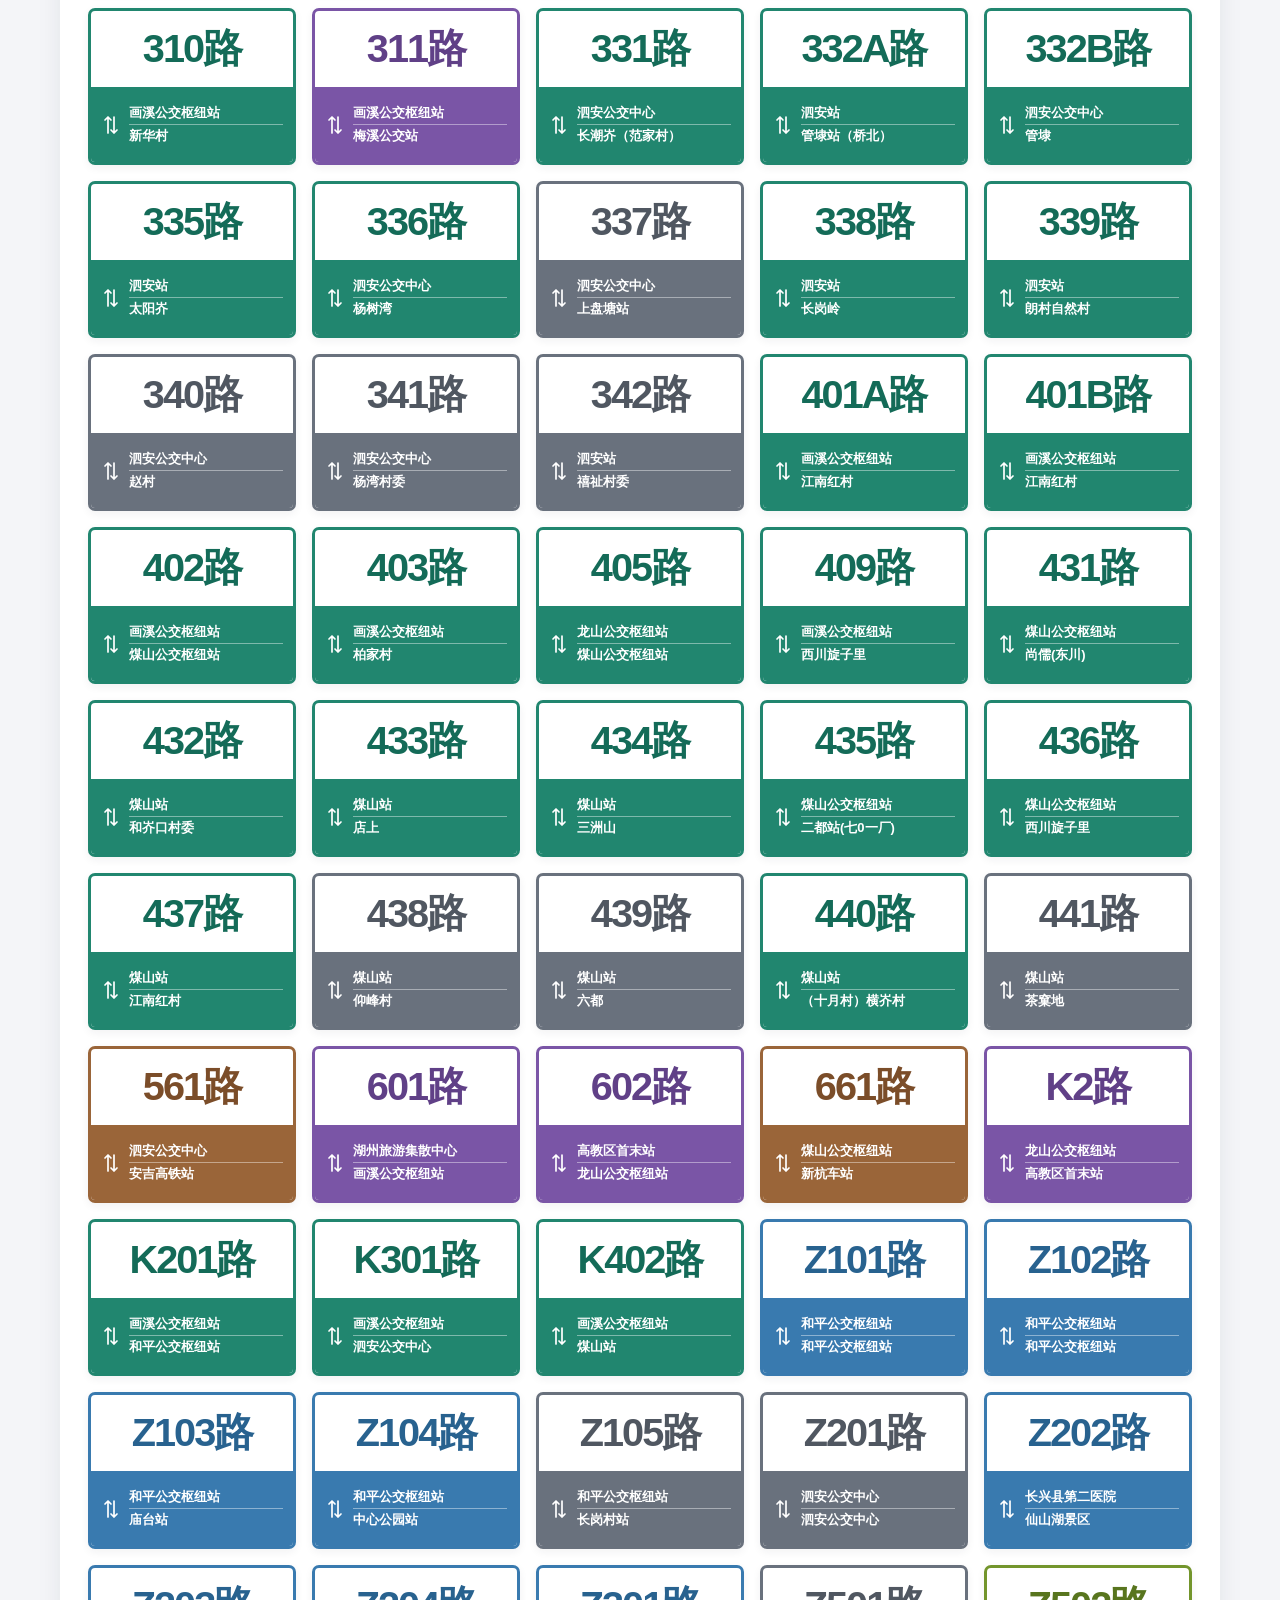
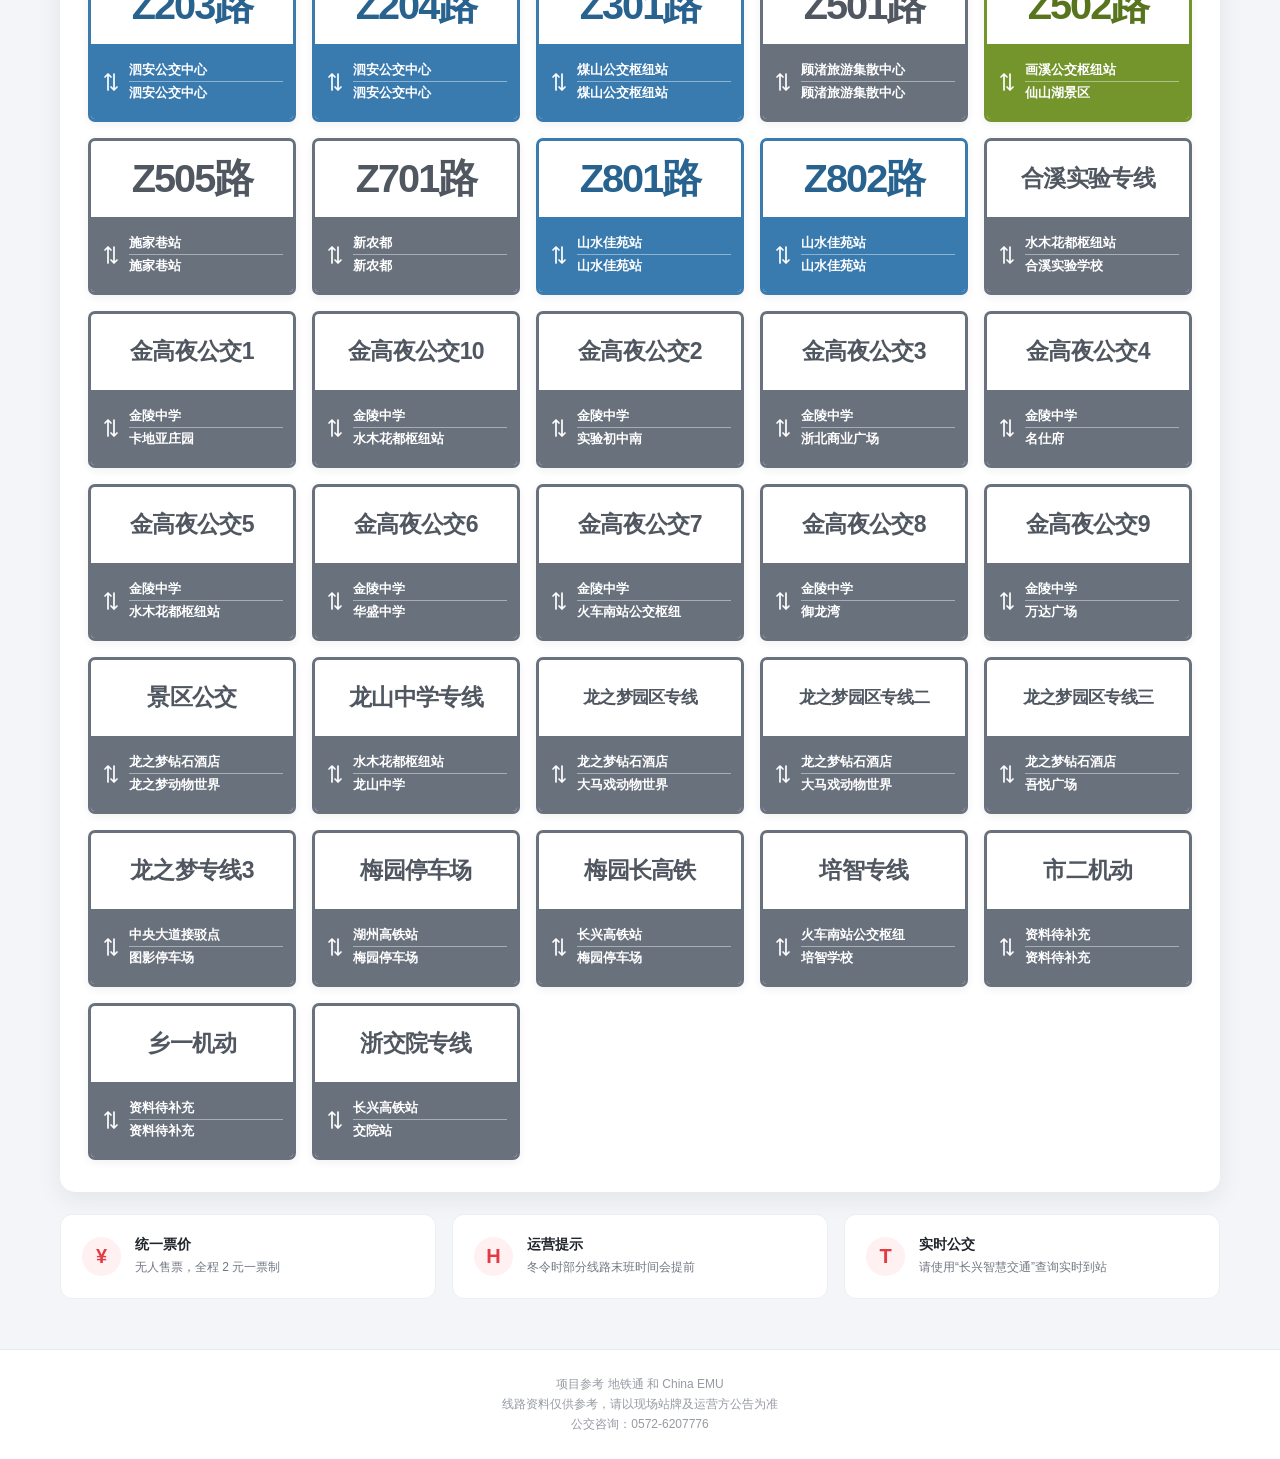
==== commit a319eaa8: "Add files via upload" ====
--- a/index.html
+++ b/index.html
@@ -61,7 +61,7 @@
 
     <section id="guide" class="guide-grid" aria-label="乘车指南">
       <article><span>¥</span><div><h2>统一票价</h2><p>无人售票，全程 2 元一票制</p></div></article>
-      <article><span>◷</span><div><h2>运营提示</h2><p>冬令时部分线路末班时间会提前</p></div></article>
+      <article><span>H</span><div><h2>运营提示</h2><p>冬令时部分线路末班时间会提前</p></div></article>
       <article><span>T</span><div><h2>实时公交</h2><p>请使用“长兴智慧交通”查询实时到站</p></div></article>
     </section>
   </main>
